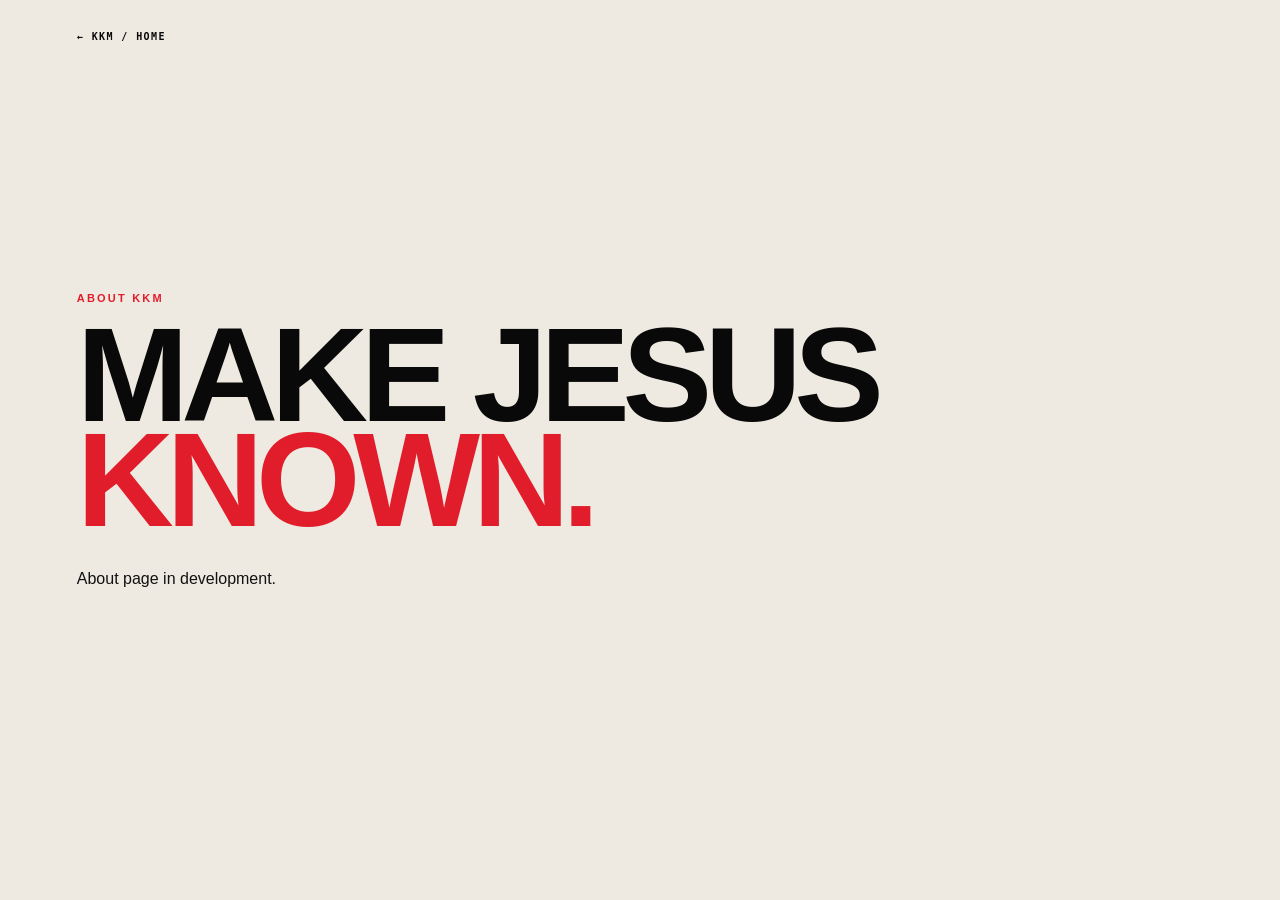
==== about.html @ 4cdc5c04 "Copy the existing KKM website as the foundation" ====
<!doctype html><html lang="en"><head><meta charset="UTF-8"><meta name="viewport" content="width=device-width,initial-scale=1"><title>About — Kelly K Ministries</title><link rel="stylesheet" href="styles.css"></head><body><main class="route-page paper"><a class="route-back" href="index.html">← KKM / HOME</a><p class="kicker red">About KKM</p><h1>Make Jesus<br><span>known.</span></h1><p class="lede dark-text">About page in development.</p></main></body></html>
---- styles.css ----
:root{--black:#090909;--paper:#eeeae1;--white:#f7f5ef;--red:#e21d2b;--line:rgba(255,255,255,.2)}*{box-sizing:border-box}html{scroll-behavior:smooth}body{margin:0;background:var(--black);color:var(--white);font-family:Inter,Arial,sans-serif}a{color:inherit;text-decoration:none}button,input{font:inherit}.site-header{height:78px;padding:0 4vw;position:fixed;z-index:50;top:0;width:100%;display:flex;align-items:center;gap:28px;border-bottom:1px solid transparent;transition:.25s}.site-header.scrolled{height:64px;background:rgba(8,8,8,.92);backdrop-filter:blur(12px);border-color:#292929}.brand{display:flex;align-items:center;margin-right:auto;height:58px}.brand img{display:block;width:auto;height:54px;max-width:190px;object-fit:contain}.site-header.scrolled .brand img{height:46px}.desktop-nav{display:flex;gap:24px;text-transform:uppercase;font-size:11px;font-weight:900;letter-spacing:.08em}.desktop-nav a:hover,.text-link:hover{color:var(--red)}.join-button{background:var(--red);padding:11px 17px;font-size:11px;font-weight:900;text-transform:uppercase}.menu-button,.mobile-nav{display:none}.hero{min-height:100svh;position:relative;display:flex;align-items:flex-end;padding:130px 6vw 10vh;overflow:hidden;background:#050505}.hero-media{position:absolute;inset:0;overflow:hidden;background:#050505;isolation:isolate}.hero-media::before{content:'';position:absolute;z-index:4;inset:-12% -4%;pointer-events:none;opacity:.11;mix-blend-mode:screen;background:repeating-linear-gradient(to bottom,transparent 0 7%,rgba(255,35,35,.12) 7.15% 7.35%,transparent 7.55% 15%,rgba(0,190,255,.10) 15.15% 15.35%,transparent 15.55% 23%);animation:vhsColorRoll 3.2s linear infinite}.hero-media::after{content:'';position:absolute;z-index:7;inset:0;pointer-events:none;box-shadow:inset 0 0 120px rgba(0,0,0,.55),inset 0 -30px 45px rgba(0,0,0,.28);background:linear-gradient(90deg,rgba(255,0,0,.025),transparent 18% 82%,rgba(0,165,255,.025));animation:vhsLuma 1.15s steps(3,end) infinite}.hero-video,.hero-fallback,.hero-grade,.vhs-noise,.vhs-scanlines,.vhs-head-switch,.vhs-tracking{position:absolute;inset:0}.hero-video{width:102%;height:102%;left:-1%;top:-1%;object-fit:cover;z-index:0;filter:saturate(.58) contrast(1.13) brightness(.72) blur(.15px);transform:scale(1.015);animation:vhsTapeDrift .34s steps(2,end) infinite}.hero-fallback{z-index:-1;background:radial-gradient(circle at 70% 28%,rgba(255,255,255,.06),transparent 20%),linear-gradient(120deg,#141414,#050505 50%,#1d1d1d)}.hero-grade{z-index:1;background:linear-gradient(90deg,rgba(0,0,0,.84) 0%,rgba(0,0,0,.58) 38%,rgba(0,0,0,.20) 72%,rgba(0,0,0,.36) 100%),linear-gradient(0deg,rgba(0,0,0,.52),transparent 44%)}.vhs-scanlines{z-index:2;pointer-events:none;opacity:.24;background:repeating-linear-gradient(to bottom,rgba(255,255,255,.045) 0 1px,rgba(0,0,0,.035) 1px 2px,transparent 2px 4px);background-size:100% 4px;animation:vhsScanRoll .18s linear infinite}.vhs-noise{z-index:3;pointer-events:none;opacity:.145;background-image:url("data:image/svg+xml,%3Csvg viewBox='0 0 180 180' xmlns='http://www.w3.org/2000/svg'%3E%3Cfilter id='n'%3E%3CfeTurbulence type='fractalNoise' baseFrequency='.88' numOctaves='4' stitchTiles='stitch'/%3E%3C/filter%3E%3Crect width='100%25' height='100%25' filter='url(%23n)' opacity='.95'/%3E%3C/svg%3E");background-size:190px 190px;mix-blend-mode:screen;animation:vhsNoise .075s steps(2,end) infinite,vhsNoisePulse 1.7s steps(5,end) infinite}.vhs-head-switch{z-index:5;top:auto;height:19%;bottom:-7%;pointer-events:none;opacity:.34;background:repeating-linear-gradient(to bottom,rgba(255,255,255,.05) 0 2px,rgba(0,0,0,.08) 2px 5px,transparent 5px 8px),linear-gradient(to top,rgba(255,255,255,.22),rgba(255,255,255,.04) 38%,transparent 74%);filter:blur(1.2px);animation:vhsHeadSwitch .52s steps(3,end) infinite}.vhs-tracking{z-index:6;pointer-events:none;opacity:.25;height:34%;top:-38%;bottom:auto;background:linear-gradient(to bottom,transparent 0 10%,rgba(255,255,255,.03) 10% 14%,transparent 14% 30%,rgba(255,255,255,.16) 30% 31%,rgba(0,0,0,.16) 31% 35%,rgba(255,255,255,.05) 35% 38%,transparent 38% 62%,rgba(255,255,255,.09) 62% 64%,transparent 64% 100%);filter:blur(.35px);animation:vhsTrackingRoll 2.45s linear infinite}.vhs-timecode{position:absolute;z-index:8;top:96px;right:4vw;font:700 12px/1.45 monospace;letter-spacing:.06em;color:rgba(255,255,255,.65);text-shadow:1px 0 rgba(255,0,0,.32),-1px 0 rgba(0,170,255,.26)}@keyframes vhsTapeDrift{0%{transform:translate3d(0,0,0) scale(1.015)}20%{transform:translate3d(-1.2px,.3px,0) scale(1.015)}40%{transform:translate3d(.7px,-.4px,0) scale(1.015)}60%{transform:translate3d(-.4px,.6px,0) scale(1.015)}80%{transform:translate3d(1px,-.2px,0) scale(1.015)}100%{transform:translate3d(0,0,0) scale(1.015)}}@keyframes vhsNoise{0%{transform:translate(0,0)}25%{transform:translate(-2px,1px)}50%{transform:translate(1px,-2px)}75%{transform:translate(2px,2px)}100%{transform:translate(-1px,0)}}@keyframes vhsNoisePulse{0%,100%{opacity:.12}20%{opacity:.16}40%{opacity:.135}60%{opacity:.18}80%{opacity:.14}}@keyframes vhsScanRoll{to{background-position:0 4px}}@keyframes vhsColorRoll{0%{transform:translateY(-8%)}100%{transform:translateY(8%)}}@keyframes vhsLuma{0%,100%{opacity:.9}35%{opacity:1}70%{opacity:.84}}@keyframes vhsHeadSwitch{0%{transform:translate3d(0,0,0) skewX(0deg)}25%{transform:translate3d(-3px,-1px,0) skewX(-.25deg)}50%{transform:translate3d(2px,1px,0) skewX(.2deg)}75%{transform:translate3d(-1px,0,0) skewX(-.1deg)}100%{transform:translate3d(0,0,0) skewX(0deg)}}@keyframes vhsTrackingRoll{0%{transform:translateY(0)}100%{transform:translateY(410%)}}.hero-content{position:relative;z-index:10;max-width:980px}.kicker{text-transform:uppercase;letter-spacing:.2em;font-size:11px;font-weight:900;margin:0 0 18px}.red{color:var(--red)}h1,h2,h3,h4,.footer-brand{font-family:'Heading Now',Impact,'Arial Narrow',sans-serif;text-transform:uppercase;letter-spacing:-.055em;margin:0}h1{font-size:clamp(65px,10.5vw,180px);line-height:.78}h1 span,.ignited h2 span{color:var(--red)}.hero-copy{max-width:530px;font-size:16px;line-height:1.55;margin:30px 0}.actions{display:flex;gap:12px;align-items:center;flex-wrap:wrap}.btn{display:inline-block;padding:15px 22px;text-transform:uppercase;font-size:11px;font-weight:900;letter-spacing:.06em;border:2px solid}.btn-light{background:var(--white);border-color:var(--white);color:#080808}.btn-outline{border-color:rgba(255,255,255,.7)}.btn-dark{background:#080808;color:#fff;border-color:#080808}.hero .btn:hover{background:var(--red);border-color:var(--red);color:#fff}#mission .btn-dark{transition:.2s}#mission .btn-dark:hover{background:var(--red);border-color:var(--red);color:#fff}#shop>.btn-light{transition:.2s}#shop>.btn-light:hover{background:var(--red);border-color:var(--red);color:#fff}.hero-index{position:absolute;z-index:10;right:4vw;bottom:4vh;font:700 10px monospace;letter-spacing:.2em}.checker-break{height:54px;background:#111 url('KKM%20Grunge%20checker%20stripe.png') center/cover no-repeat}.section{padding:110px 6vw}.dark{background:#0a0a0a}.paper{background:var(--paper);color:#0a0a0a}.section-head{display:flex;justify-content:space-between;align-items:end;gap:30px;margin-bottom:60px}.section h2,.join-section h2,.support h2,.ignited h2{font-size:clamp(52px,7.4vw,118px);line-height:.83}.text-link{font-size:12px;text-transform:uppercase;font-weight:900;border-bottom:1px solid;padding-bottom:5px}.feature-grid{display:grid;grid-template-columns:1.5fr .8fr;gap:5vw;align-items:center}.media-placeholder{aspect-ratio:16/9;background:linear-gradient(135deg,#252525,#111);display:grid;place-items:center;position:relative;overflow:hidden}.media-placeholder:before{content:'KK';position:absolute;font:900 30vw/.8 'Heading Now',Impact,sans-serif;color:#1a1a1a;transform:rotate(-10deg)}.play{position:relative;z-index:2;width:70px;height:70px;border:2px solid;display:grid;place-items:center}.stamp{position:absolute;left:20px;bottom:20px;background:var(--red);padding:8px 10px;font:900 10px monospace}.meta{font-size:10px;text-transform:uppercase;letter-spacing:.16em;font-weight:900;color:#888;margin:18px 0 8px}.feature-video h3{font-family:'KKM Hero Heading','Heading Now Trial',Impact,'Arial Narrow',sans-serif!important;font-size:clamp(32px,3.6vw,60px);line-height:.92;letter-spacing:.025em;font-weight:900}.teaching-list article{padding:25px 0;border-top:1px solid #333;display:grid;grid-template-columns:40px 1fr 20px;gap:15px;align-items:center}.teaching-list article:last-child{border-bottom:1px solid #333}.teaching-list h4{font-family:'KKM Hero Heading','Heading Now Trial',Impact,'Arial Narrow',sans-serif!important;font-size:clamp(20px,1.65vw,28px);line-height:1;letter-spacing:.025em;font-weight:900}.join-section{position:relative;background:var(--red);padding:100px 6vw;overflow:hidden}.join-section h2{max-width:1200px}.join-section h2 em{font-style:normal;color:#080808}.join-section>p:not(.kicker){max-width:650px;line-height:1.6}.signup{display:grid;grid-template-columns:1fr 1.4fr auto;gap:10px;margin:40px 0 16px;max-width:1050px}.signup label{font-size:9px;text-transform:uppercase;font-weight:900;letter-spacing:.15em}.signup input{display:block;width:100%;margin-top:8px;background:transparent;color:white;border:0;border-bottom:2px solid #111;padding:12px 0;outline:none}.signup button{border:0;background:#080808;color:#fff;padding:0 28px;text-transform:uppercase;font-size:11px;font-weight:900;cursor:pointer;transition:.2s}.signup button:hover{background:var(--white);color:#080808}.noise{position:absolute;inset:0;opacity:.08;pointer-events:none;background-image:url("data:image/svg+xml,%3Csvg viewBox='0 0 180 180' xmlns='http://www.w3.org/2000/svg'%3E%3Cfilter id='n'%3E%3CfeTurbulence type='fractalNoise' baseFrequency='.9' numOctaves='4' stitchTiles='stitch'/%3E%3C/filter%3E%3Crect width='100%25' height='100%25' filter='url(%23n)' opacity='.7'/%3E%3C/svg%3E")}.mission-grid{display:grid;grid-template-columns:.8fr 1fr;gap:8vw;align-items:center}.portrait{aspect-ratio:4/5;background:#111;position:relative;transform:rotate(-2deg);box-shadow:13px 13px 0 var(--red);overflow:visible}.portrait img{width:100%;height:100%;display:block;object-fit:cover}.tape{position:absolute;z-index:2;bottom:10%;left:-8%;background:var(--red);color:white;padding:10px 15px;font:900 10px monospace;transform:rotate(4deg)}.mission-copy p:not(.kicker){max-width:560px;font-size:18px;line-height:1.7}.category-grid{display:grid;grid-template-columns:repeat(3,1fr);margin-bottom:45px}.category-grid a{min-height:220px;border:1px solid #333;padding:22px;display:flex;flex-direction:column;justify-content:space-between;transition:.2s}.category-grid a:hover{background:var(--red);border-color:var(--red)}.category-grid span{font:700 10px monospace}.category-grid strong{font:900 clamp(24px,3vw,45px)/.9 'Heading Now',Impact,sans-serif;text-transform:uppercase;letter-spacing:-.05em}.lede{max-width:500px;line-height:1.6}.ignited{min-height:90vh;position:relative;display:flex;align-items:center;padding:100px 6vw;overflow:hidden}.ignited-bg{position:absolute;inset:0;background:radial-gradient(circle at 75% 50%,rgba(226,29,43,.45),transparent 30%),linear-gradient(90deg,#050505 20%,#18100f)}.ignited-bg:after{content:'IGNITED';position:absolute;right:-8%;top:30%;font:900 18vw/.8 'Heading Now',Impact,sans-serif;color:rgba(255,255,255,.035);transform:rotate(90deg)}.ignited-content{position:relative;z-index:2}.stats{display:flex;gap:50px;margin:45px 0}.stats div{display:flex;flex-direction:column}.stats b{font:900 32px 'Heading Now',Impact,sans-serif}.stats small{font:900 9px monospace;letter-spacing:.12em;color:#999}#ignited .btn{transition:.2s}#ignited .btn-light:hover{background:var(--red);border-color:var(--red);color:#fff}#ignited .btn-outline:hover{background:var(--red);border-color:var(--red);color:#fff}.book{display:grid;grid-template-columns:1.2fr .7fr;gap:8vw;align-items:center}.dark-text{color:#111}.epk-card{aspect-ratio:4/5;background:#090909;color:white;padding:35px;display:flex;flex-direction:column;justify-content:space-between;box-shadow:16px 16px 0 var(--red);transform:rotate(2deg);overflow:hidden}.epk-card img{width:150px;height:auto;align-self:flex-start;object-fit:contain}.epk-card span,.epk-card small{font:900 10px monospace;letter-spacing:.14em}.epk-card strong{font:900 8vw/.72 'Heading Now',Impact,sans-serif;color:var(--red)}.support{text-align:center;padding:120px 6vw;background:#111}.support p:not(.kicker){max-width:620px;margin:25px auto;line-height:1.6}.support .actions{justify-content:center}.footer-ticker{overflow:hidden;background:var(--white);color:#080808;border-top:1px solid #080808;border-bottom:1px solid #080808;padding:12px 0}.footer-ticker-track{display:flex;width:max-content;white-space:nowrap;animation:footerMarquee 45s linear infinite;font-family:'Heading Now Trial 68 Heavy','HeadingNowTrial-68Heavy','Heading Now Trial 58 Heavy','HeadingNowTrial-58Heavy','KKM Hero Heading',Impact,sans-serif!important;font-size:28px;line-height:1;font-weight:900;letter-spacing:.015em}.footer-ticker-track .ticker-copy{display:block;flex:none}.footer-ticker-track .kkm-star{display:inline-block;font:900 17px/1 Arial,sans-serif;margin:0 18px;transform:translateY(-1px) rotate(-8deg);vertical-align:middle;color:var(--red)}@keyframes footerMarquee{to{transform:translateX(-50%)}}footer{padding:22px 6vw 14px;border-top:0;display:grid;grid-template-columns:.55fr 1.5fr;gap:24px;align-items:start}.footer-brand img{display:block;width:110px;height:auto}.footer-links{display:grid;grid-template-columns:repeat(3,1fr);gap:24px}.footer-links div{display:flex;flex-direction:column;gap:7px;font-size:11px}.footer-links b{text-transform:uppercase;color:var(--red);margin-bottom:5px}footer>small{grid-column:1/-1;color:#666;font:700 9px monospace;letter-spacing:.15em;margin-top:8px}.route-page{min-height:100svh;padding:10vh 6vw;display:flex;flex-direction:column;justify-content:center}.route-page.paper{background:var(--paper);color:#090909}.route-page h1{max-width:1200px}.route-back{position:absolute;top:32px;left:6vw;font:900 10px/1 monospace;letter-spacing:.14em;text-transform:uppercase}.route-page .lede{margin-top:34px}@media(max-width:850px){.desktop-nav,.join-button{display:none}.menu-button{display:block;margin-left:auto;background:transparent;border:1px solid #777;color:white;padding:10px}.mobile-nav{position:fixed;z-index:45;inset:64px 0 auto;background:#090909;padding:25px 6vw;flex-direction:column;gap:20px;font:900 22px 'Heading Now',Impact,sans-serif;text-transform:uppercase}.mobile-nav.open{display:flex}.hero{padding-left:5vw;padding-right:5vw}.hero-copy{max-width:90%}.vhs-timecode{right:5vw;top:86px}.section{padding:80px 5vw}.section-head{display:block}.section-head .text-link{display:inline-block;margin-top:25px}.feature-grid,.mission-grid,.book{grid-template-columns:1fr}.signup{grid-template-columns:1fr}.signup button{padding:16px}.category-grid{grid-template-columns:1fr 1fr}.category-grid a{min-height:150px}.stats{gap:22px;flex-wrap:wrap}.epk-card{max-width:440px}.epk-card strong{font-size:18vw}footer{grid-template-columns:1fr;padding-top:20px}.footer-links{grid-template-columns:1fr 1fr 1fr}.footer-brand img{width:90px}}@media(max-width:520px){.brand img{height:43px;max-width:145px}h1{font-size:17vw}.hero{min-height:92svh}.vhs-timecode{font-size:10px}.section h2,.join-section h2,.support h2,.ignited h2{font-size:14vw}.category-grid{grid-template-columns:1fr}.category-grid a{min-height:125px}.stats{display:grid;grid-template-columns:1fr 1fr}.footer-links{grid-template-columns:1fr 1fr}.footer-ticker-track{font-size:24px}}@media(prefers-reduced-motion:reduce){html{scroll-behavior:auto}.site-header{transition:none!important}.hero-video,.hero-media::before,.hero-media::after,.vhs-noise,.vhs-scanlines,.vhs-head-switch,.vhs-tracking{animation:none!important}.footer-ticker-track{animation:none!important}}
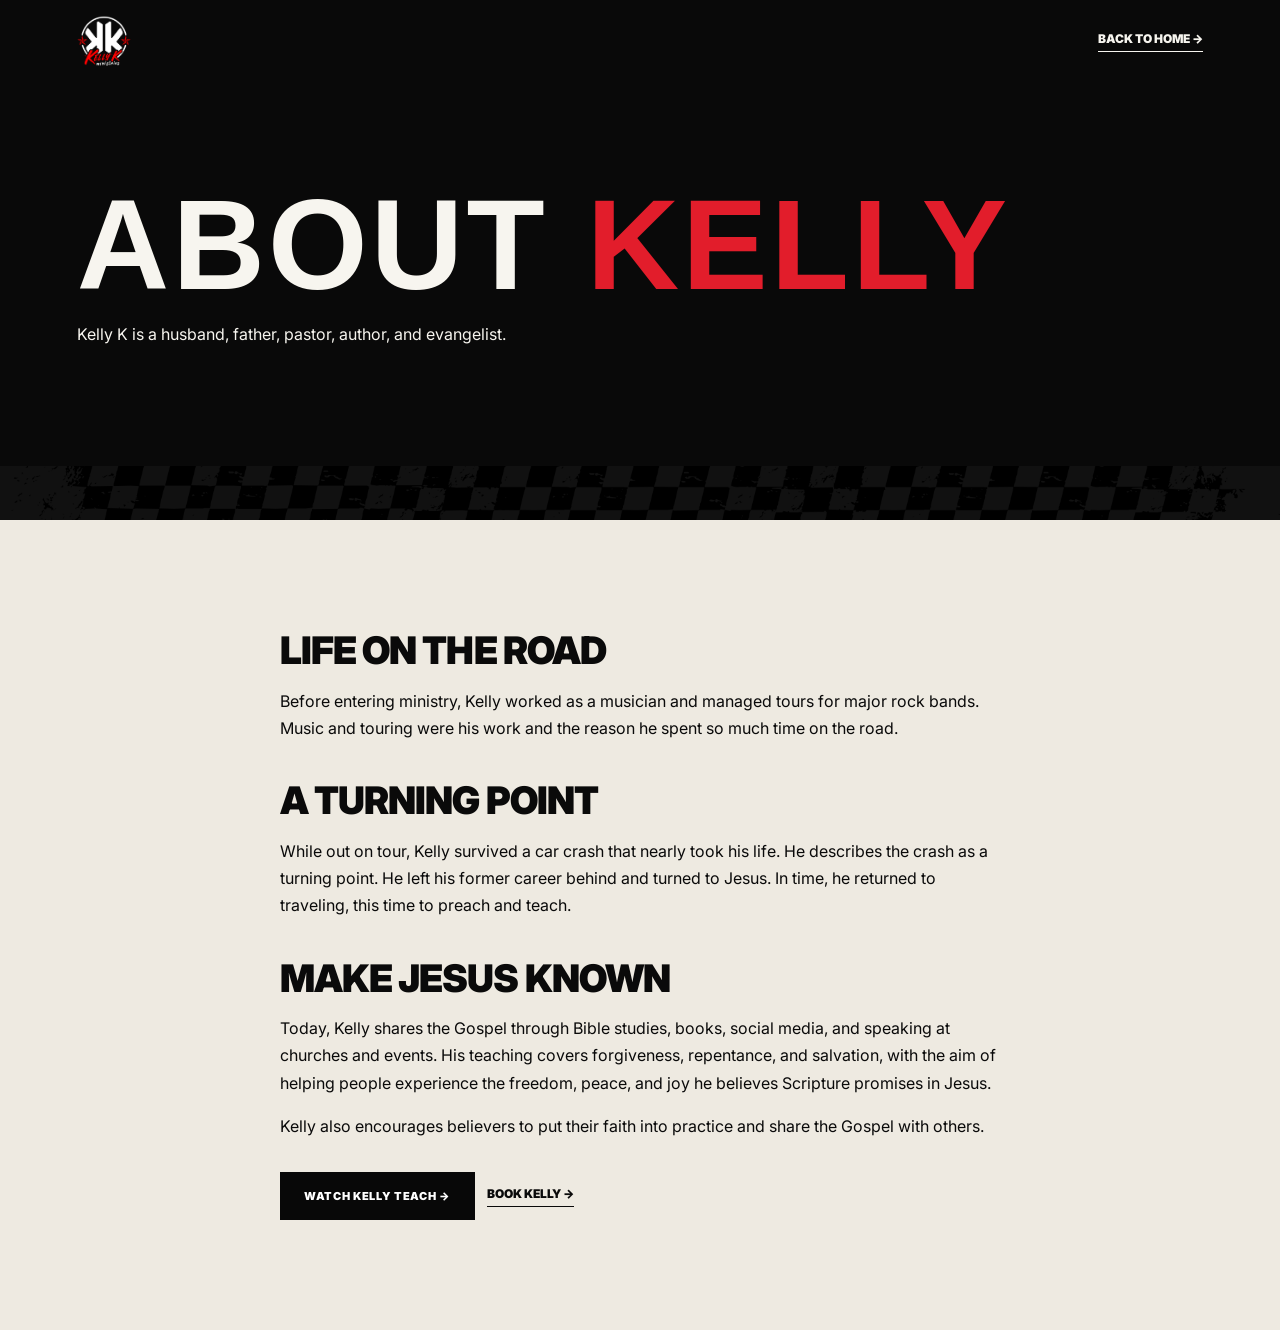
==== commit ad3db628: "Add Kelly’s story and connect the homepage About section" ====
--- a/about.html
+++ b/about.html
@@ -1 +1,62 @@
-<!doctype html><html lang="en"><head><meta charset="UTF-8"><meta name="viewport" content="width=device-width,initial-scale=1"><title>About — Kelly K Ministries</title><link rel="stylesheet" href="styles.css"></head><body><main class="route-page paper"><a class="route-back" href="index.html">← KKM / HOME</a><p class="kicker red">About KKM</p><h1>Make Jesus<br><span>known.</span></h1><p class="lede dark-text">About page in development.</p></main></body></html>+<!doctype html>
+<html lang="en">
+<head>
+  <meta charset="UTF-8">
+  <meta name="viewport" content="width=device-width, initial-scale=1">
+  <meta name="theme-color" content="#090909">
+  <title>About Kelly — Kelly K Ministries</title>
+  <link href="https://fonts.googleapis.com/css2?family=Inter:wght@400;600;700;900&amp;display=swap" rel="stylesheet">
+  <link rel="stylesheet" href="styles.css">
+  <style>
+    @font-face {
+      font-family: 'KKM Hero Heading';
+      src: local('Heading Now Trial 58 Heavy'), local('HeadingNowTrial-58Heavy');
+      font-weight: 900;
+      font-display: swap;
+    }
+    .about-header { display:flex; align-items:center; padding:12px 6vw; gap:16px; }
+    .about-header .brand { margin-right:auto; }
+    .about-intro { padding:clamp(44px,8vw,110px) 6vw; }
+    .about-intro h1 { font-family:'KKM Hero Heading',Impact,'Arial Narrow',sans-serif; font-size:clamp(52px,10vw,140px); line-height:.95; letter-spacing:.025em; }
+    .about-copy { max-width:720px; margin-inline:auto; }
+    .about-copy section + section { margin-top:38px; }
+    .about-copy h2 { font:900 clamp(24px,4vw,38px)/1.1 Inter,Arial,sans-serif; letter-spacing:-.025em; }
+    .about-copy p { line-height:1.7; }
+    .about-copy .actions { margin-top:32px; }
+  </style>
+</head>
+<body>
+  <header class="about-header">
+    <a class="brand" href="index.html"><img src="Logo%20for%20dark%20background.png" alt="Kelly K Ministries home"></a>
+    <a class="text-link" href="index.html">Back to home →</a>
+  </header>
+  <main>
+    <section class="about-intro">
+      <h1>About <span>Kelly</span></h1>
+      <p class="lede">Kelly K is a husband, father, pastor, author, and evangelist.</p>
+    </section>
+    <div class="checker-break" aria-hidden="true"></div>
+    <article class="section paper">
+      <div class="about-copy">
+        <section>
+          <h2>Life on the road</h2>
+          <p>Before entering ministry, Kelly worked as a musician and managed tours for major rock bands. Music and touring were his work and the reason he spent so much time on the road.</p>
+        </section>
+        <section>
+          <h2>A turning point</h2>
+          <p>While out on tour, Kelly survived a car crash that nearly took his life. He describes the crash as a turning point. He left his former career behind and turned to Jesus. In time, he returned to traveling, this time to preach and teach.</p>
+        </section>
+        <section>
+          <h2>Make Jesus known</h2>
+          <p>Today, Kelly shares the Gospel through Bible studies, books, social media, and speaking at churches and events. His teaching covers forgiveness, repentance, and salvation, with the aim of helping people experience the freedom, peace, and joy he believes Scripture promises in Jesus.</p>
+          <p>Kelly also encourages believers to put their faith into practice and share the Gospel with others.</p>
+        </section>
+        <nav class="actions" aria-label="Explore Kelly K Ministries">
+          <a class="btn btn-dark" href="index.html#watch">Watch Kelly teach →</a>
+          <a class="text-link" href="index.html#book">Book Kelly →</a>
+        </nav>
+      </div>
+    </article>
+  </main>
+</body>
+</html>
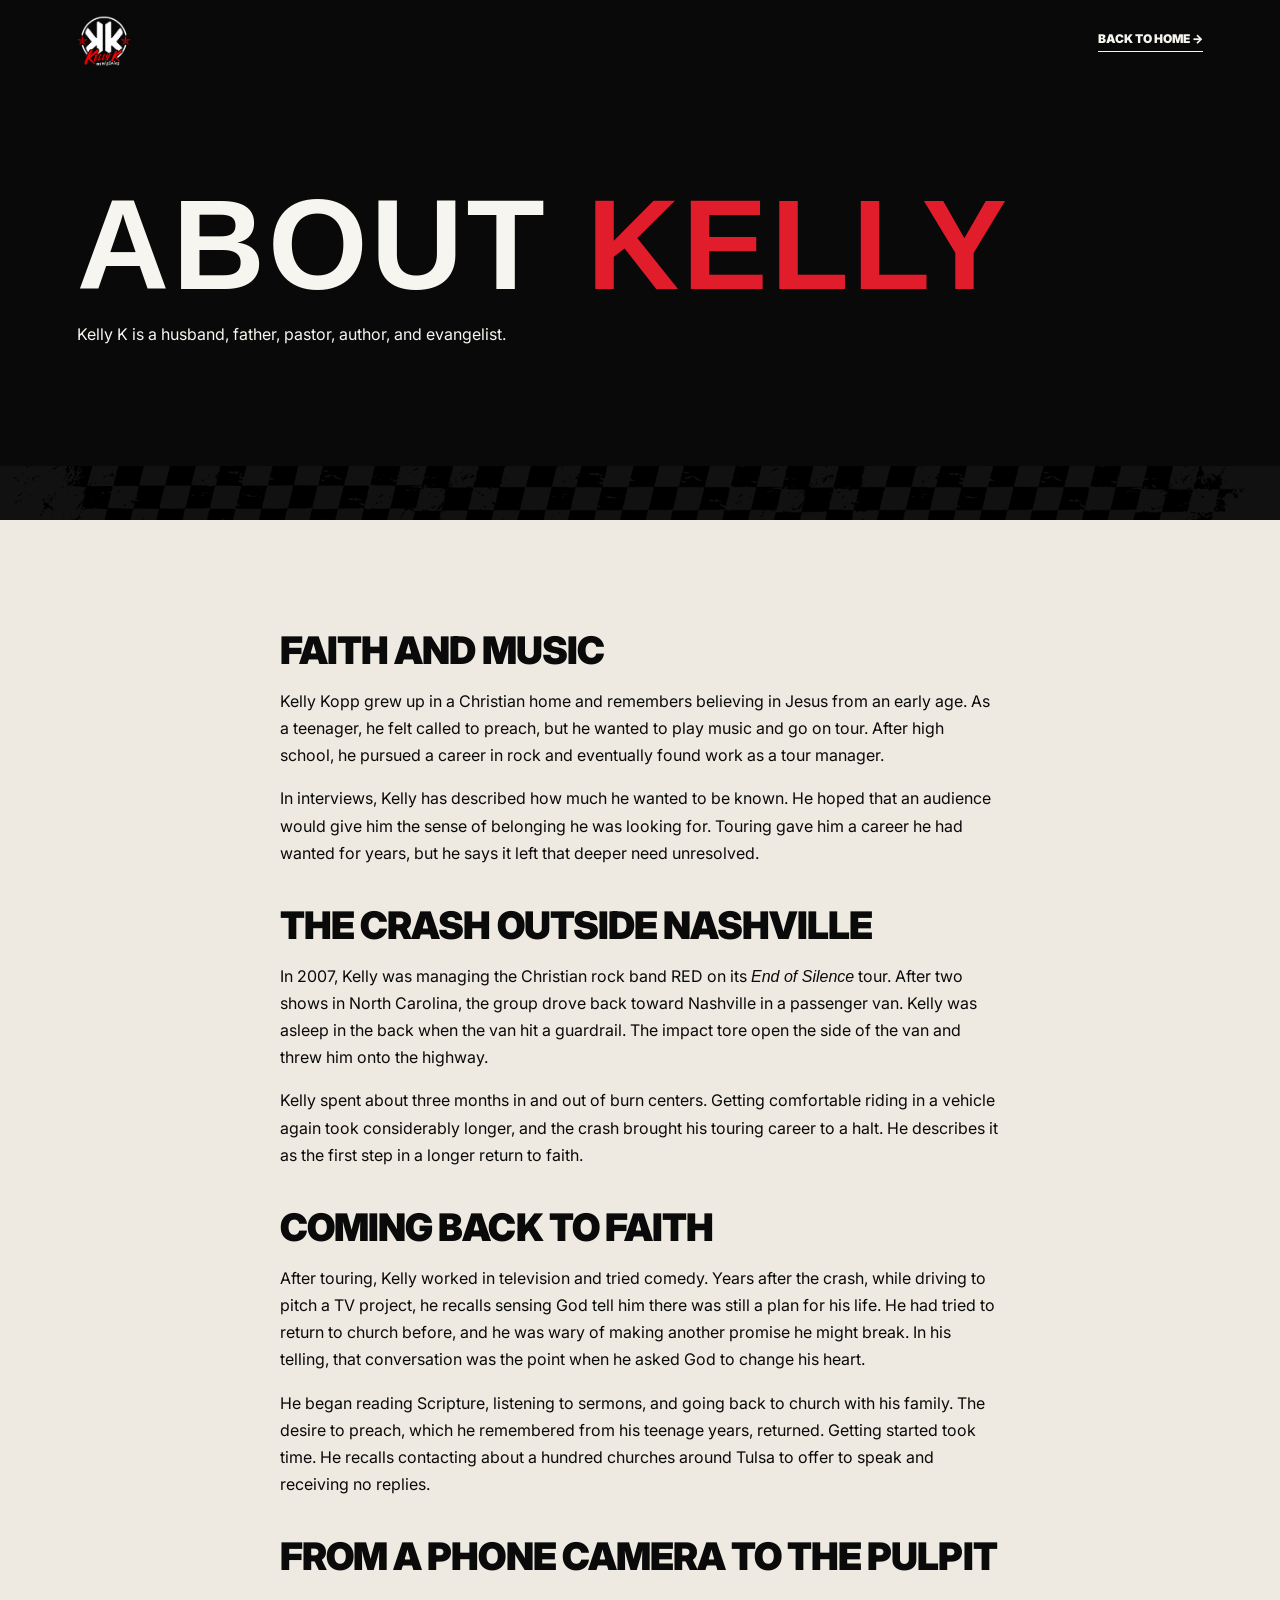
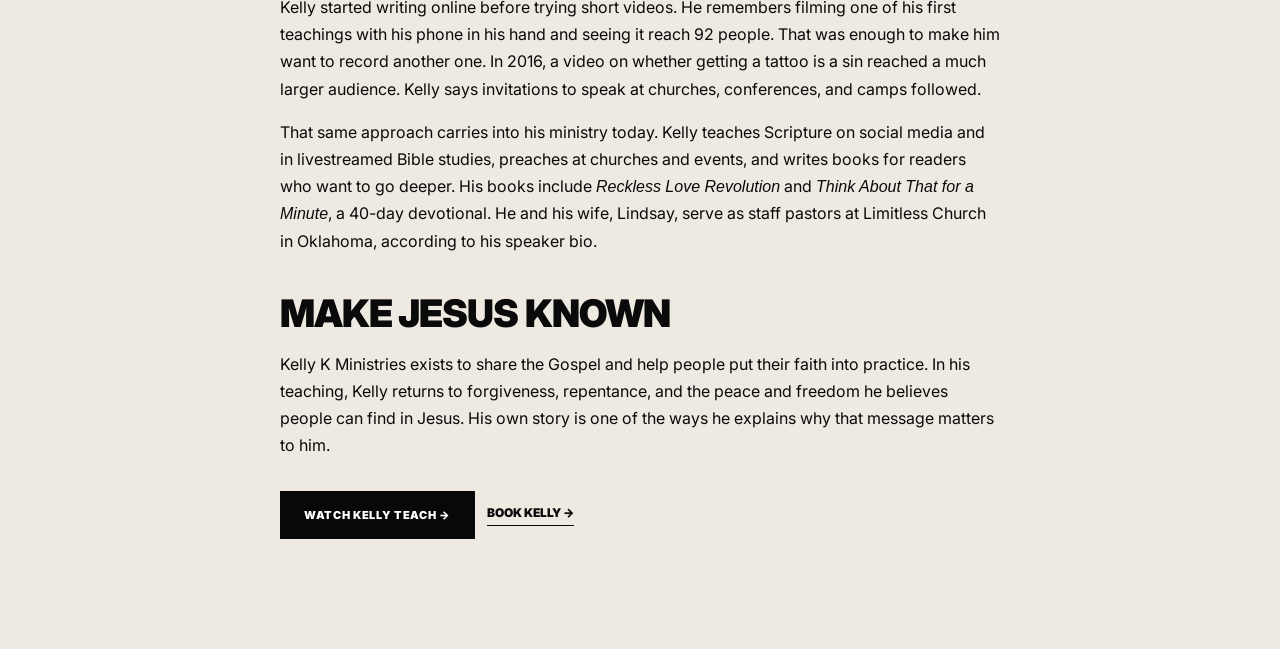
==== commit 9c67e455: "Expand Kelly’s biography with details from his testimony" ====
--- a/about.html
+++ b/about.html
@@ -39,17 +39,28 @@
     <article class="section paper">
       <div class="about-copy">
         <section>
-          <h2>Life on the road</h2>
-          <p>Before entering ministry, Kelly worked as a musician and managed tours for major rock bands. Music and touring were his work and the reason he spent so much time on the road.</p>
+          <h2>Faith and music</h2>
+          <p>Kelly Kopp grew up in a Christian home and remembers believing in Jesus from an early age. As a teenager, he felt called to preach, but he wanted to play music and go on tour. After high school, he pursued a career in rock and eventually found work as a tour manager.</p>
+          <p>In interviews, Kelly has described how much he wanted to be known. He hoped that an audience would give him the sense of belonging he was looking for. Touring gave him a career he had wanted for years, but he says it left that deeper need unresolved.</p>
         </section>
         <section>
-          <h2>A turning point</h2>
-          <p>While out on tour, Kelly survived a car crash that nearly took his life. He describes the crash as a turning point. He left his former career behind and turned to Jesus. In time, he returned to traveling, this time to preach and teach.</p>
+          <h2>The crash outside Nashville</h2>
+          <p>In 2007, Kelly was managing the Christian rock band RED on its <em>End of Silence</em> tour. After two shows in North Carolina, the group drove back toward Nashville in a passenger van. Kelly was asleep in the back when the van hit a guardrail. The impact tore open the side of the van and threw him onto the highway.</p>
+          <p>Kelly spent about three months in and out of burn centers. Getting comfortable riding in a vehicle again took considerably longer, and the crash brought his touring career to a halt. He describes it as the first step in a longer return to faith.</p>
+        </section>
+        <section>
+          <h2>Coming back to faith</h2>
+          <p>After touring, Kelly worked in television and tried comedy. Years after the crash, while driving to pitch a TV project, he recalls sensing God tell him there was still a plan for his life. He had tried to return to church before, and he was wary of making another promise he might break. In his telling, that conversation was the point when he asked God to change his heart.</p>
+          <p>He began reading Scripture, listening to sermons, and going back to church with his family. The desire to preach, which he remembered from his teenage years, returned. Getting started took time. He recalls contacting about a hundred churches around Tulsa to offer to speak and receiving no replies.</p>
+        </section>
+        <section>
+          <h2>From a phone camera to the pulpit</h2>
+          <p>Kelly started writing online before trying short videos. He remembers filming one of his first teachings with his phone in his hand and seeing it reach 92 people. That was enough to make him want to record another one. In 2016, a video on whether getting a tattoo is a sin reached a much larger audience. Kelly says invitations to speak at churches, conferences, and camps followed.</p>
+          <p>That same approach carries into his ministry today. Kelly teaches Scripture on social media and in livestreamed Bible studies, preaches at churches and events, and writes books for readers who want to go deeper. His books include <em>Reckless Love Revolution</em> and <em>Think About That for a Minute</em>, a 40-day devotional. He and his wife, Lindsay, serve as staff pastors at Limitless Church in Oklahoma, according to his speaker bio.</p>
         </section>
         <section>
           <h2>Make Jesus known</h2>
-          <p>Today, Kelly shares the Gospel through Bible studies, books, social media, and speaking at churches and events. His teaching covers forgiveness, repentance, and salvation, with the aim of helping people experience the freedom, peace, and joy he believes Scripture promises in Jesus.</p>
-          <p>Kelly also encourages believers to put their faith into practice and share the Gospel with others.</p>
+          <p>Kelly K Ministries exists to share the Gospel and help people put their faith into practice. In his teaching, Kelly returns to forgiveness, repentance, and the peace and freedom he believes people can find in Jesus. His own story is one of the ways he explains why that message matters to him.</p>
         </section>
         <nav class="actions" aria-label="Explore Kelly K Ministries">
           <a class="btn btn-dark" href="index.html#watch">Watch Kelly teach →</a>
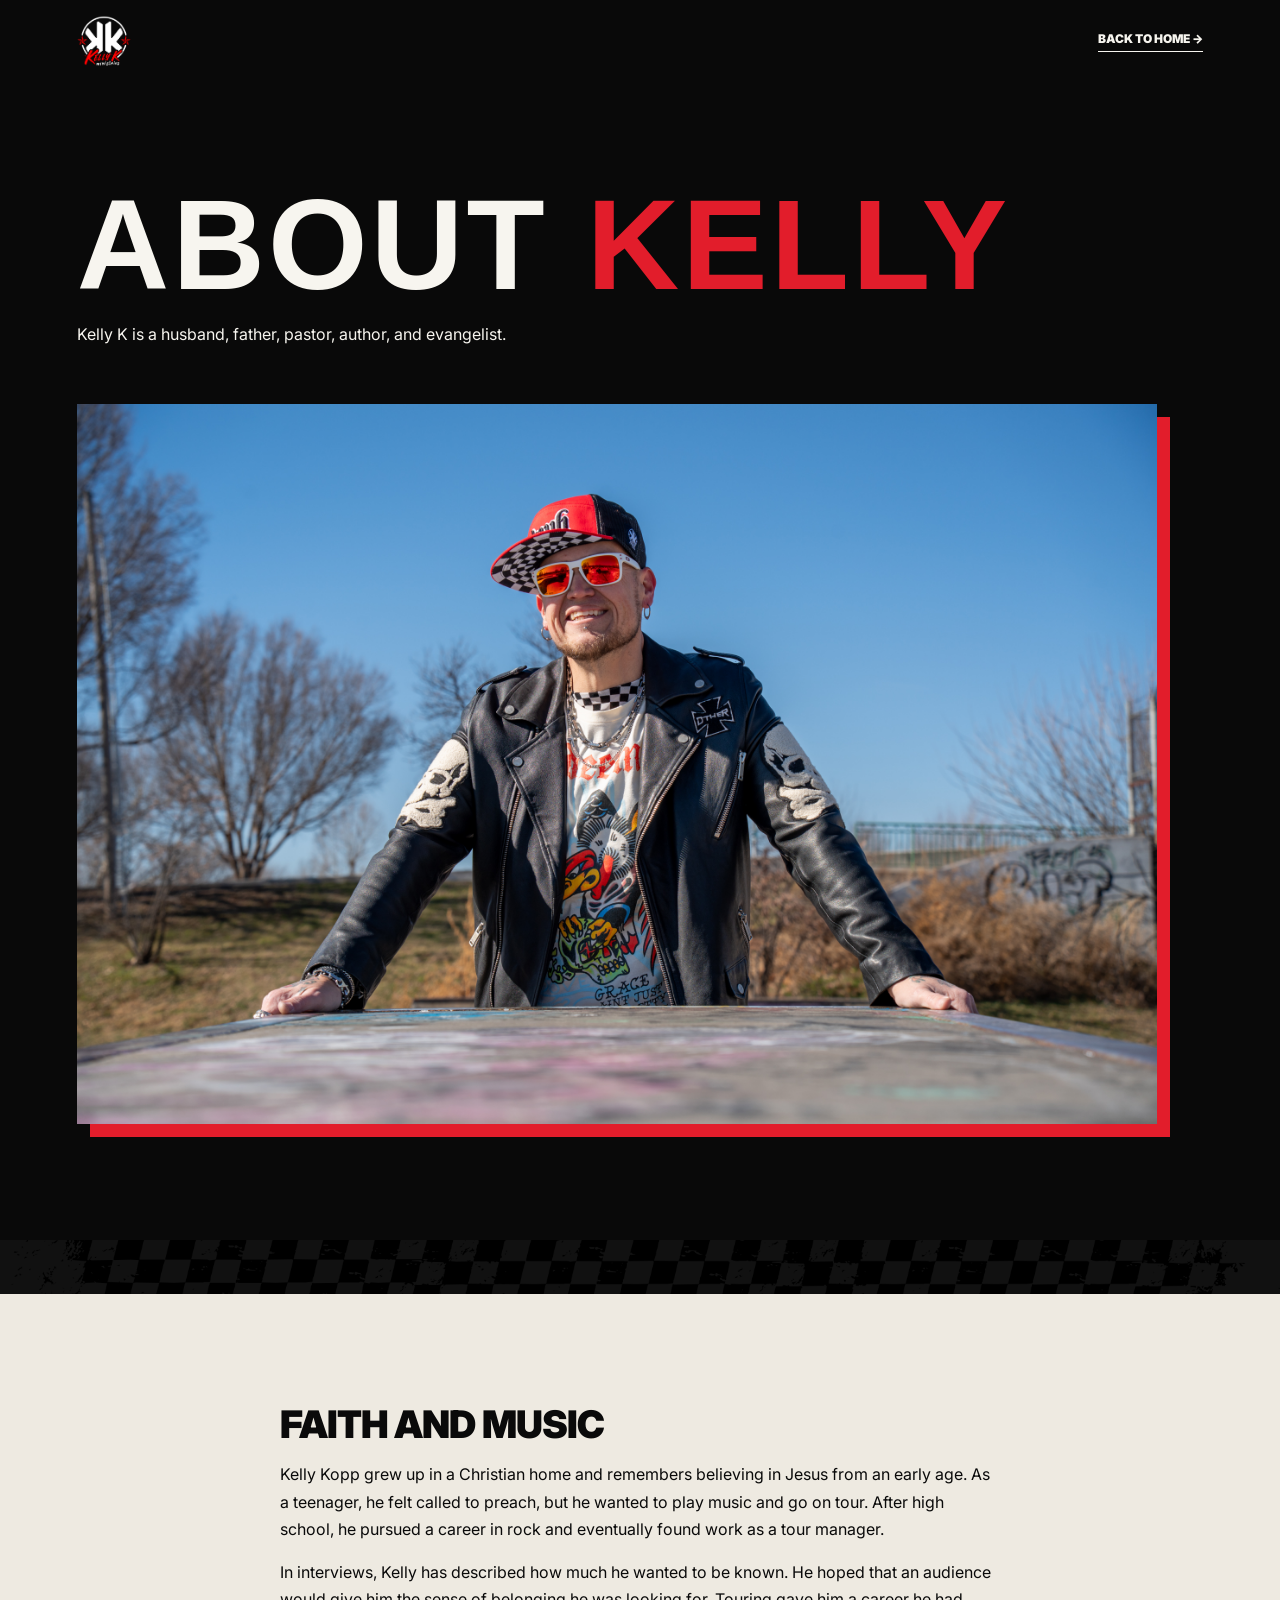
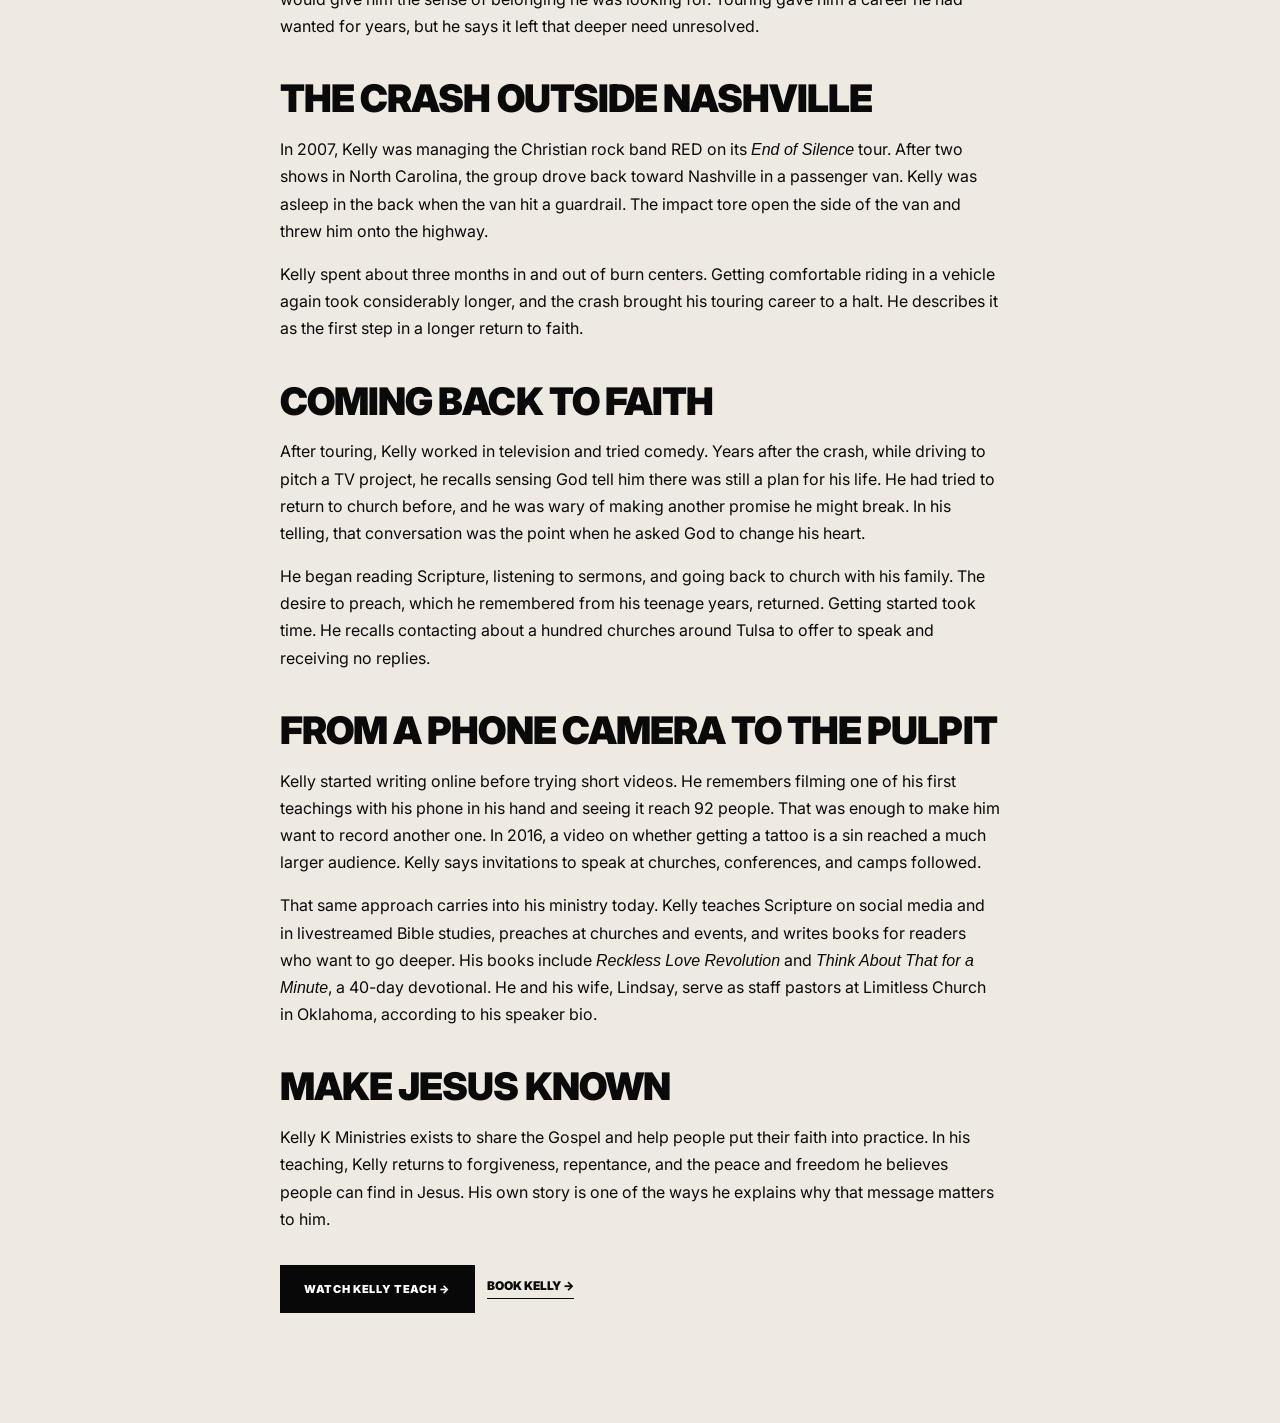
==== commit 4b099a2b: "Add Kelly’s supplied landscape photo to the About page" ====
--- a/about.html
+++ b/about.html
@@ -18,6 +18,12 @@
     .about-header .brand { margin-right:auto; }
     .about-intro { padding:clamp(44px,8vw,110px) 6vw; }
     .about-intro h1 { font-family:'KKM Hero Heading',Impact,'Arial Narrow',sans-serif; font-size:clamp(52px,10vw,140px); line-height:.95; letter-spacing:.025em; }
+    .about-photo {
+      width: min(100%, 1080px);
+      margin: clamp(24px, 5vw, 56px) 0 13px;
+      box-shadow: 13px 13px 0 var(--red);
+    }
+    .about-photo img { display: block; width: 100%; height: auto; }
     .about-copy { max-width:720px; margin-inline:auto; }
     .about-copy section + section { margin-top:38px; }
     .about-copy h2 { font:900 clamp(24px,4vw,38px)/1.1 Inter,Arial,sans-serif; letter-spacing:-.025em; }
@@ -34,6 +40,9 @@
     <section class="about-intro">
       <h1>About <span>Kelly</span></h1>
       <p class="lede">Kelly K is a husband, father, pastor, author, and evangelist.</p>
+      <figure class="about-photo">
+        <img src="Kellk_Group_OKC2026-8.jpg" alt="Kelly K outdoors in a red cap and black leather jacket" width="2500" height="1668">
+      </figure>
     </section>
     <div class="checker-break" aria-hidden="true"></div>
     <article class="section paper">
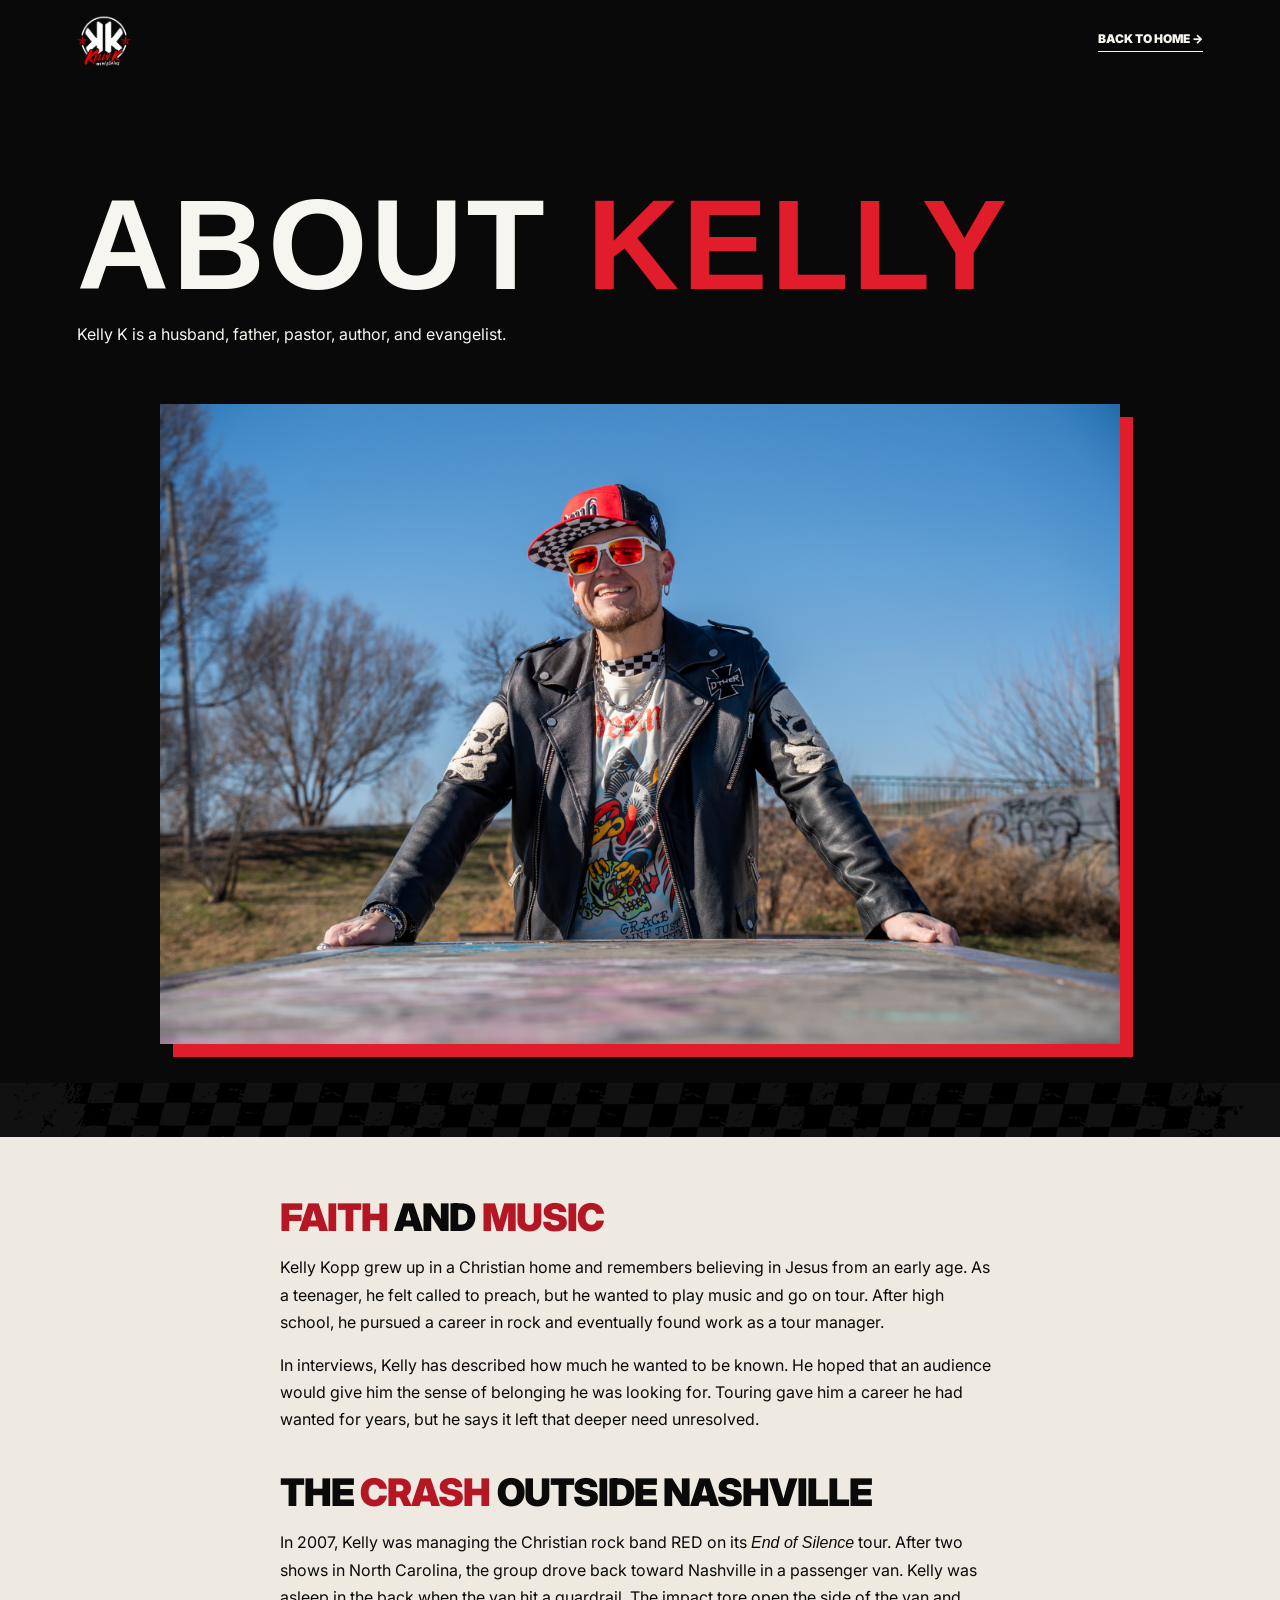
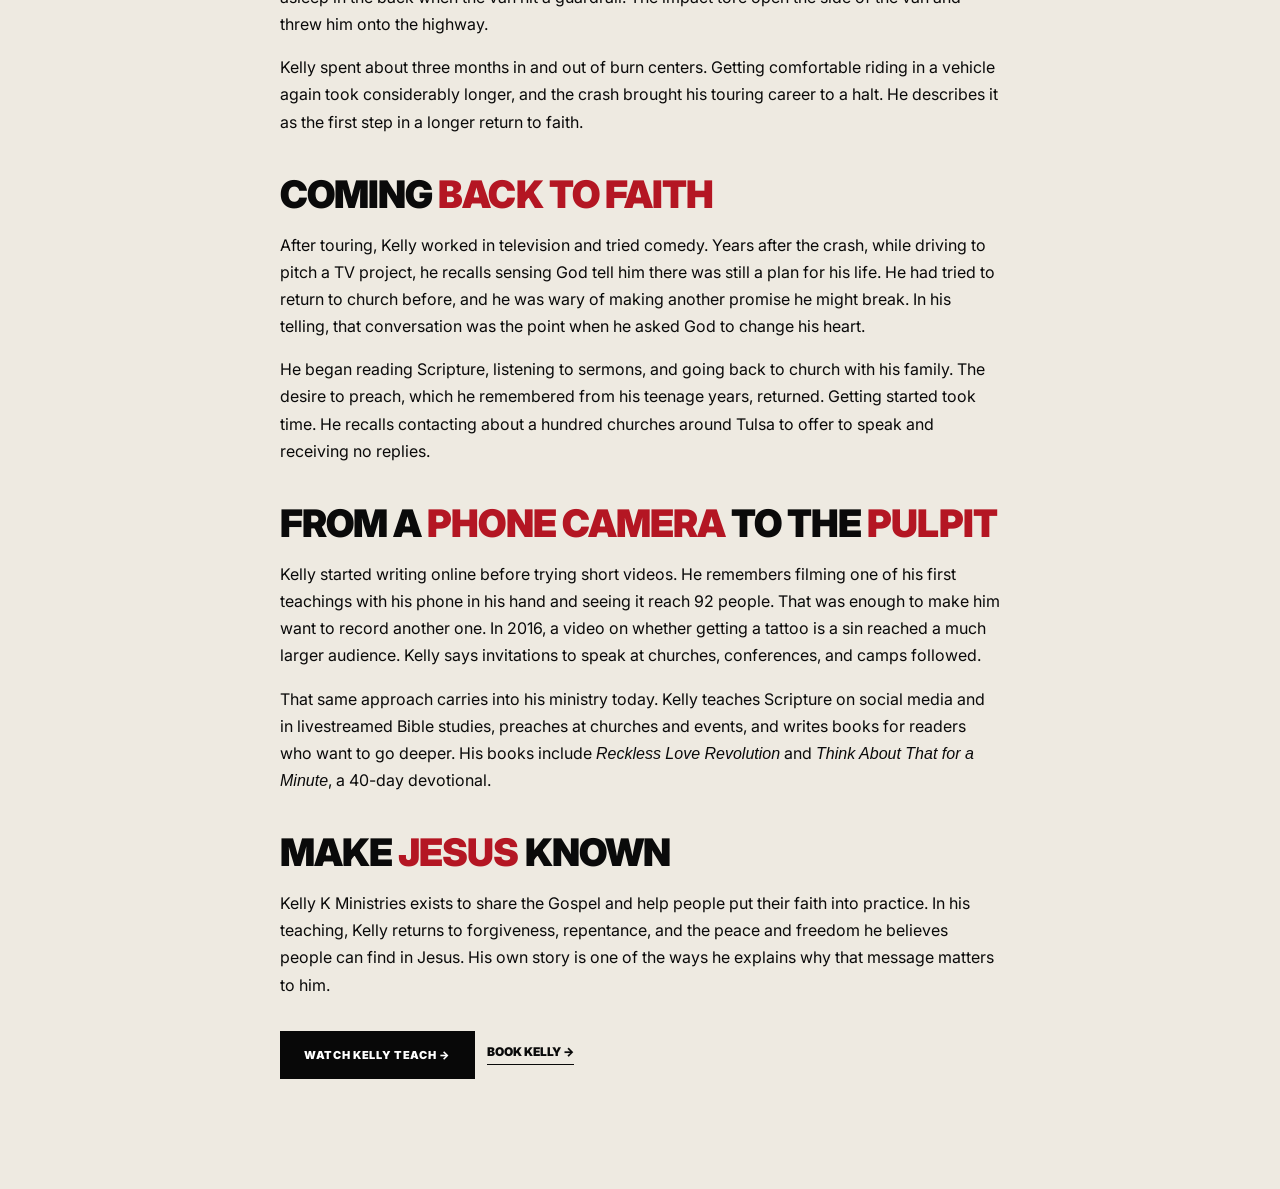
==== commit 7c9d5625: "Refine the About page photo and headings" ====
--- a/about.html
+++ b/about.html
@@ -16,17 +16,19 @@
     }
     .about-header { display:flex; align-items:center; padding:12px 6vw; gap:16px; }
     .about-header .brand { margin-right:auto; }
-    .about-intro { padding:clamp(44px,8vw,110px) 6vw; }
+    .about-intro { padding:clamp(44px,8vw,110px) 6vw clamp(16px,2vw,28px); }
     .about-intro h1 { font-family:'KKM Hero Heading',Impact,'Arial Narrow',sans-serif; font-size:clamp(52px,10vw,140px); line-height:.95; letter-spacing:.025em; }
     .about-photo {
-      width: min(100%, 1080px);
-      margin: clamp(24px, 5vw, 56px) 0 13px;
+      width: min(94%, 960px);
+      margin: clamp(24px, 5vw, 56px) auto 13px;
       box-shadow: 13px 13px 0 var(--red);
     }
     .about-photo img { display: block; width: 100%; height: auto; }
+    .about-intro + .checker-break + .section { padding-top: clamp(30px, 5vw, 60px); }
     .about-copy { max-width:720px; margin-inline:auto; }
     .about-copy section + section { margin-top:38px; }
     .about-copy h2 { font:900 clamp(24px,4vw,38px)/1.1 Inter,Arial,sans-serif; letter-spacing:-.025em; }
+    .about-copy h2 span { color: #b41623; }
     .about-copy p { line-height:1.7; }
     .about-copy .actions { margin-top:32px; }
   </style>
@@ -48,27 +50,27 @@
     <article class="section paper">
       <div class="about-copy">
         <section>
-          <h2>Faith and music</h2>
+          <h2><span>Faith</span> and <span>music</span></h2>
           <p>Kelly Kopp grew up in a Christian home and remembers believing in Jesus from an early age. As a teenager, he felt called to preach, but he wanted to play music and go on tour. After high school, he pursued a career in rock and eventually found work as a tour manager.</p>
           <p>In interviews, Kelly has described how much he wanted to be known. He hoped that an audience would give him the sense of belonging he was looking for. Touring gave him a career he had wanted for years, but he says it left that deeper need unresolved.</p>
         </section>
         <section>
-          <h2>The crash outside Nashville</h2>
+          <h2>The <span>crash</span> outside Nashville</h2>
           <p>In 2007, Kelly was managing the Christian rock band RED on its <em>End of Silence</em> tour. After two shows in North Carolina, the group drove back toward Nashville in a passenger van. Kelly was asleep in the back when the van hit a guardrail. The impact tore open the side of the van and threw him onto the highway.</p>
           <p>Kelly spent about three months in and out of burn centers. Getting comfortable riding in a vehicle again took considerably longer, and the crash brought his touring career to a halt. He describes it as the first step in a longer return to faith.</p>
         </section>
         <section>
-          <h2>Coming back to faith</h2>
+          <h2>Coming <span>back to faith</span></h2>
           <p>After touring, Kelly worked in television and tried comedy. Years after the crash, while driving to pitch a TV project, he recalls sensing God tell him there was still a plan for his life. He had tried to return to church before, and he was wary of making another promise he might break. In his telling, that conversation was the point when he asked God to change his heart.</p>
           <p>He began reading Scripture, listening to sermons, and going back to church with his family. The desire to preach, which he remembered from his teenage years, returned. Getting started took time. He recalls contacting about a hundred churches around Tulsa to offer to speak and receiving no replies.</p>
         </section>
         <section>
-          <h2>From a phone camera to the pulpit</h2>
+          <h2>From a <span>phone camera</span> to the <span>pulpit</span></h2>
           <p>Kelly started writing online before trying short videos. He remembers filming one of his first teachings with his phone in his hand and seeing it reach 92 people. That was enough to make him want to record another one. In 2016, a video on whether getting a tattoo is a sin reached a much larger audience. Kelly says invitations to speak at churches, conferences, and camps followed.</p>
-          <p>That same approach carries into his ministry today. Kelly teaches Scripture on social media and in livestreamed Bible studies, preaches at churches and events, and writes books for readers who want to go deeper. His books include <em>Reckless Love Revolution</em> and <em>Think About That for a Minute</em>, a 40-day devotional. He and his wife, Lindsay, serve as staff pastors at Limitless Church in Oklahoma, according to his speaker bio.</p>
+          <p>That same approach carries into his ministry today. Kelly teaches Scripture on social media and in livestreamed Bible studies, preaches at churches and events, and writes books for readers who want to go deeper. His books include <em>Reckless Love Revolution</em> and <em>Think About That for a Minute</em>, a 40-day devotional.</p>
         </section>
         <section>
-          <h2>Make Jesus known</h2>
+          <h2>Make <span>Jesus</span> known</h2>
           <p>Kelly K Ministries exists to share the Gospel and help people put their faith into practice. In his teaching, Kelly returns to forgiveness, repentance, and the peace and freedom he believes people can find in Jesus. His own story is one of the ways he explains why that message matters to him.</p>
         </section>
         <nav class="actions" aria-label="Explore Kelly K Ministries">
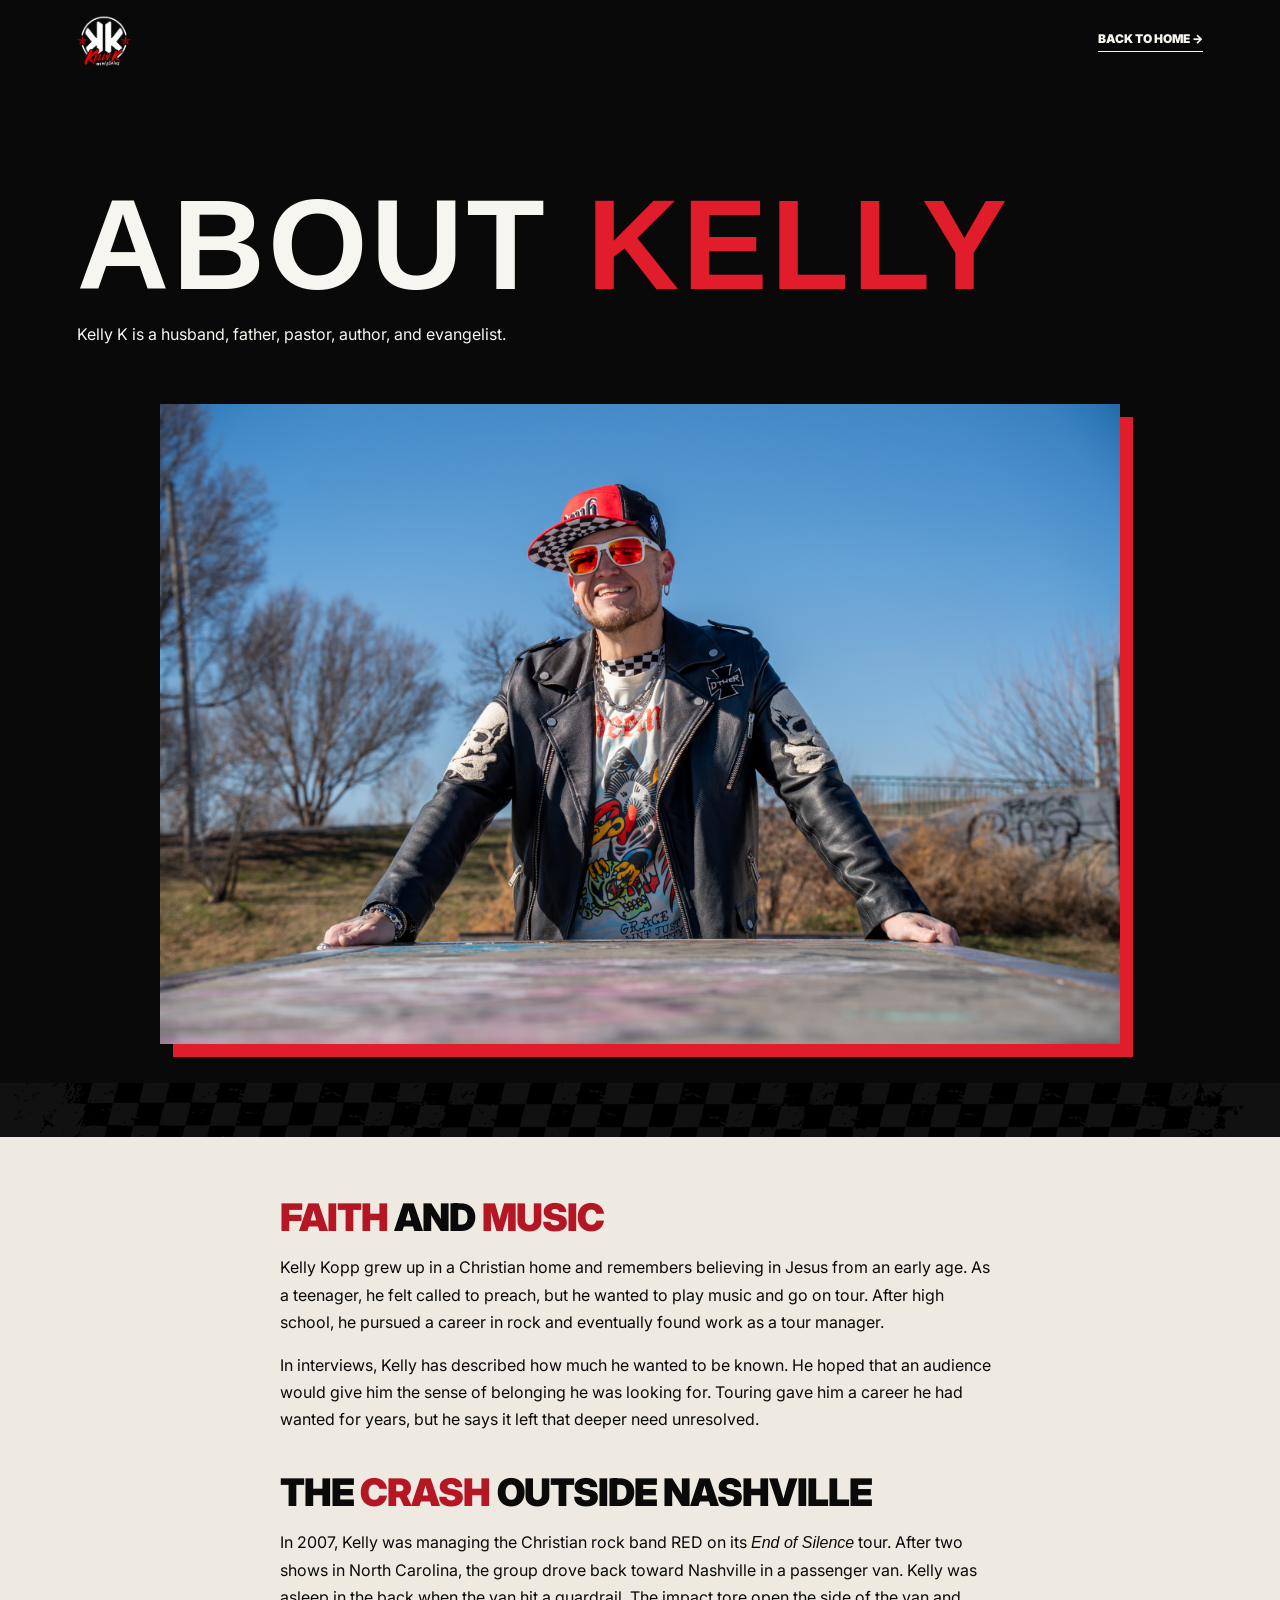
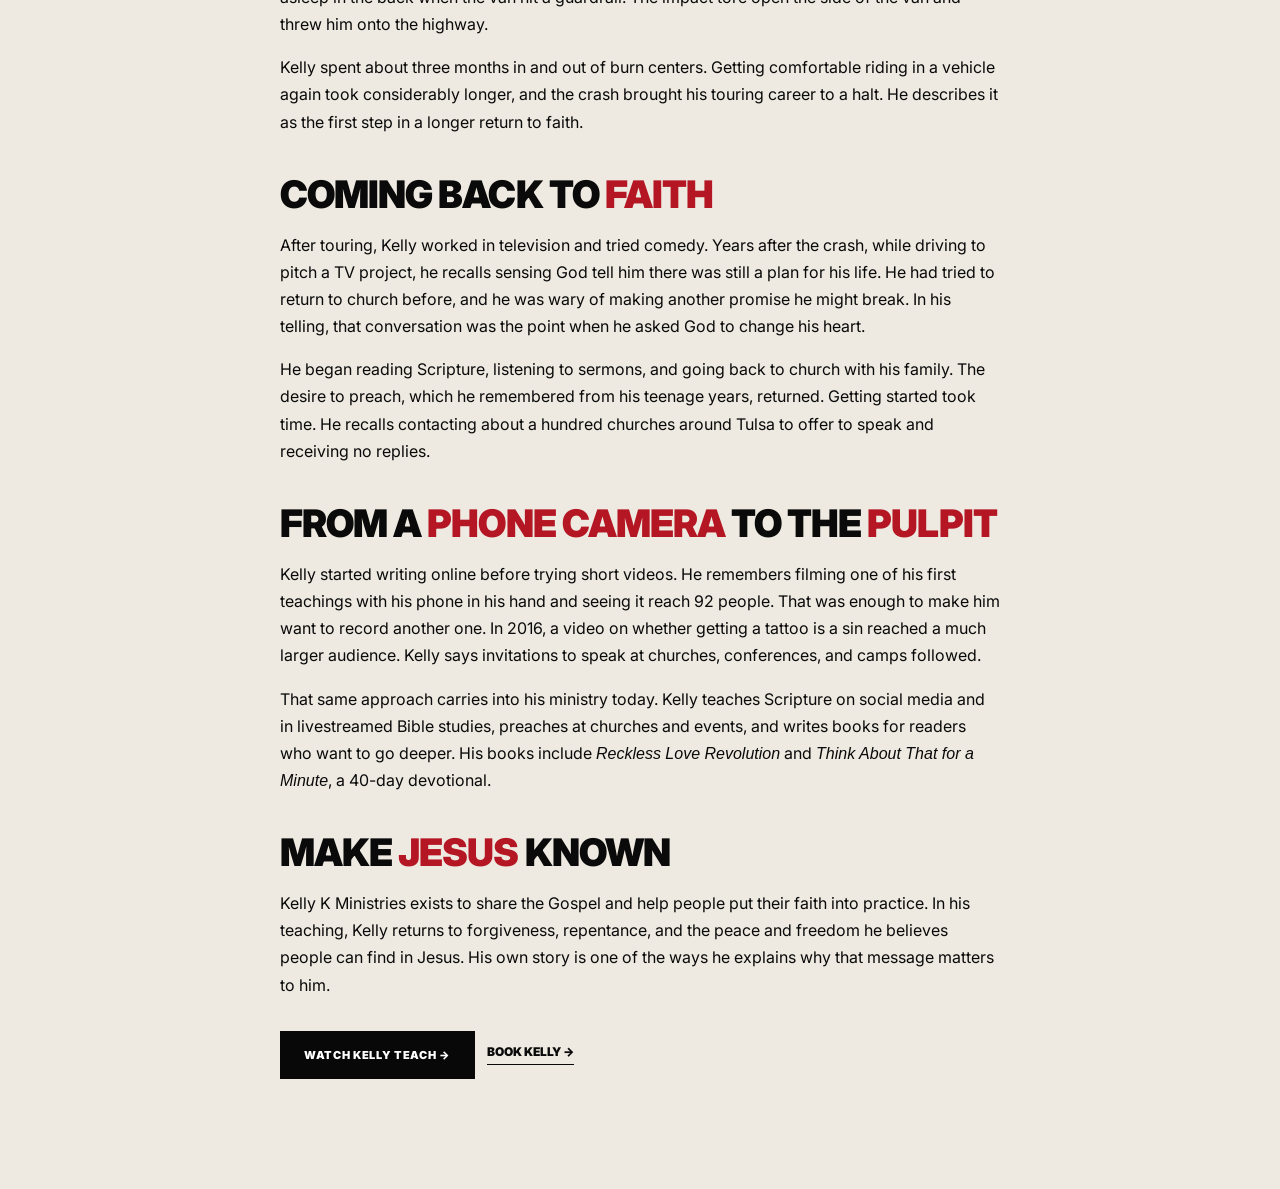
==== commit 135b046e: "Emphasize only faith in the About heading" ====
--- a/about.html
+++ b/about.html
@@ -60,7 +60,7 @@
           <p>Kelly spent about three months in and out of burn centers. Getting comfortable riding in a vehicle again took considerably longer, and the crash brought his touring career to a halt. He describes it as the first step in a longer return to faith.</p>
         </section>
         <section>
-          <h2>Coming <span>back to faith</span></h2>
+          <h2>Coming back to <span>faith</span></h2>
           <p>After touring, Kelly worked in television and tried comedy. Years after the crash, while driving to pitch a TV project, he recalls sensing God tell him there was still a plan for his life. He had tried to return to church before, and he was wary of making another promise he might break. In his telling, that conversation was the point when he asked God to change his heart.</p>
           <p>He began reading Scripture, listening to sermons, and going back to church with his family. The desire to preach, which he remembered from his teenage years, returned. Getting started took time. He recalls contacting about a hundred churches around Tulsa to offer to speak and receiving no replies.</p>
         </section>
